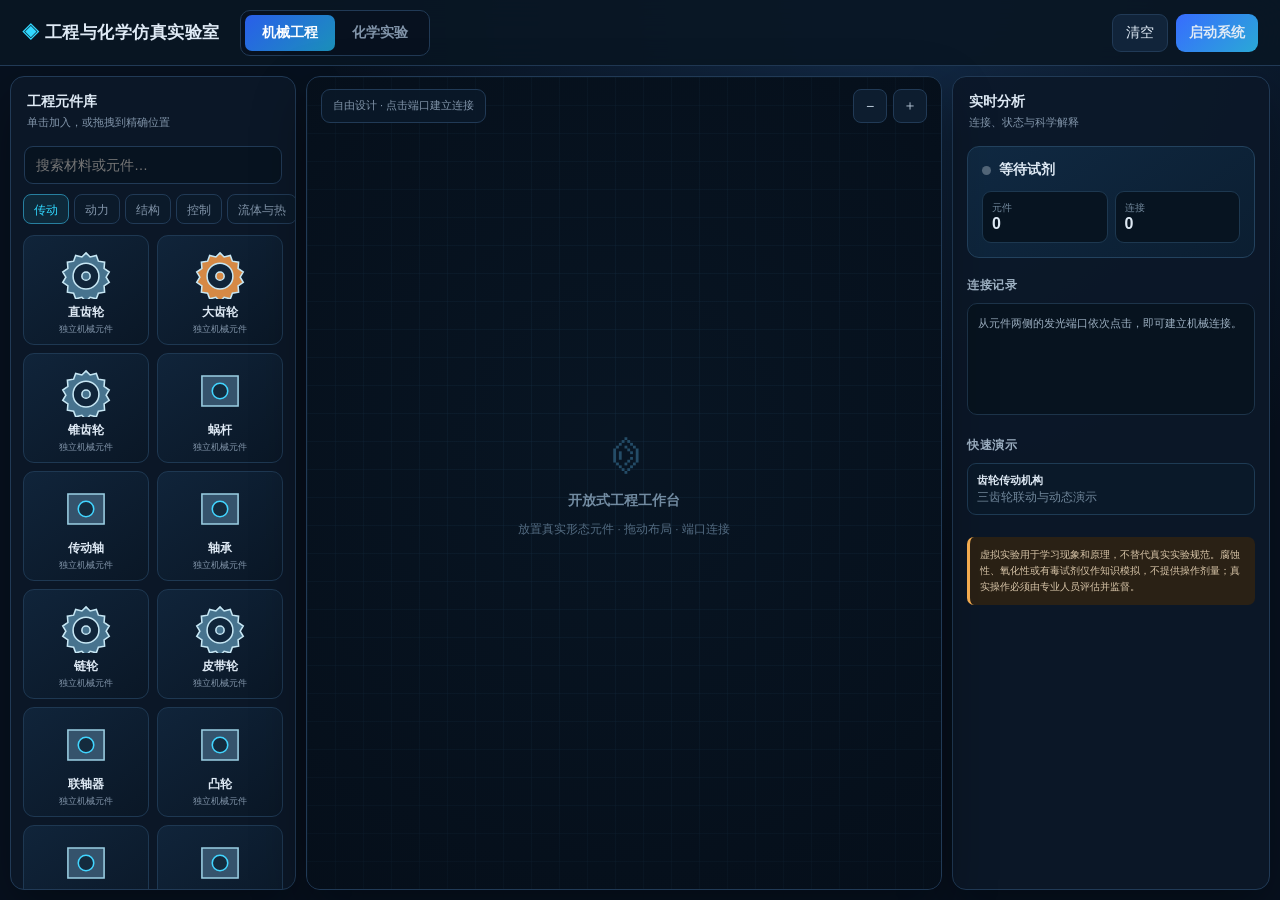
==== engineering-chem-lab/index.html @ 6a21fd8e "Add interactive engineering and chemistry simulation lab" ====
<!doctype html><html lang="zh-CN"><head><meta charset="utf-8"><meta name="viewport" content="width=device-width,initial-scale=1"><title>工程与化学仿真实验室</title>
<style>
:root{--bg:#07111f;--panel:#0d1b2c;--line:#213a56;--text:#dfeaf5;--muted:#8194a9;--cyan:#31d8ff;--blue:#4f7cff;--green:#37e0a1;--orange:#ffb454;--red:#ff6379}*{box-sizing:border-box}body{margin:0;background:radial-gradient(circle at 70% 0,#132b48,#07111f 45%);color:var(--text);font:14px Inter,"Microsoft YaHei",sans-serif;overflow:hidden}button,input{font:inherit}.app{height:100vh;display:grid;grid-template-rows:66px 1fr}.top{display:flex;align-items:center;padding:0 22px;background:#091624e8;border-bottom:1px solid var(--line);backdrop-filter:blur(16px);gap:20px}.brand{font-size:17px;font-weight:800;letter-spacing:.5px}.brand i{color:var(--cyan);font-style:normal}.modes{display:flex;background:#07111f;border:1px solid var(--line);border-radius:10px;padding:4px}.mode{border:0;color:var(--muted);background:transparent;border-radius:7px;padding:9px 17px;cursor:pointer;font-weight:700}.mode.active{color:#fff;background:linear-gradient(135deg,#295eea,#1b91ba)}.actions{margin-left:auto;display:flex;gap:8px}.btn{border:1px solid var(--line);background:#11243a;color:var(--text);border-radius:9px;padding:9px 13px;cursor:pointer}.btn.primary{border:0;background:linear-gradient(135deg,#376cff,#2aa9d6);font-weight:800}.main{min-height:0;display:grid;grid-template-columns:286px 1fr 318px;gap:10px;padding:10px}.panel{min-height:0;background:#0b1828e8;border:1px solid var(--line);border-radius:14px;overflow:hidden;box-shadow:0 20px 55px #0005}.side{display:flex;flex-direction:column}.head{padding:16px}.head h2{font-size:14px;margin:0 0 4px}.head p{font-size:11px;color:var(--muted);margin:0}.search{margin:0 13px 10px;background:#071320;border:1px solid var(--line);border-radius:9px;color:#fff;padding:10px 11px;outline:0}.cats{display:flex;gap:5px;padding:0 12px 11px;overflow:auto}.cat{white-space:nowrap;border:1px solid var(--line);color:var(--muted);background:#0b1a2a;border-radius:8px;padding:7px 10px;cursor:pointer;font-size:12px}.cat.active{color:var(--cyan);border-color:#277f9f;background:#0e293a}.library{overflow:auto;padding:0 12px 15px;display:grid;grid-template-columns:1fr 1fr;gap:8px}.item{height:110px;border:1px solid #1e3852;background:linear-gradient(145deg,#10243a,#0a1726);border-radius:11px;display:flex;flex-direction:column;align-items:center;justify-content:center;cursor:grab;transition:.18s;user-select:none}.item:hover{border-color:#2dbbd9;transform:translateY(-2px);box-shadow:0 9px 22px #0005}.item svg{width:62px;height:54px}.item b{font-size:12px;margin-top:5px}.item small{font-size:9px;color:var(--muted);margin-top:2px}.stage{position:relative;overflow:hidden;background-color:#081523;background-image:linear-gradient(#17304755 1px,transparent 1px),linear-gradient(90deg,#17304755 1px,transparent 1px);background-size:28px 28px}.stage:after{content:"";position:absolute;inset:0;pointer-events:none;background:radial-gradient(circle at 50% 45%,transparent,#03091288)}.stagebar{position:absolute;z-index:20;left:14px;top:12px;right:14px;display:flex;pointer-events:none}.tag{background:#0a1828df;border:1px solid var(--line);padding:8px 11px;border-radius:9px;color:var(--muted);font-size:11px}.stageTools{pointer-events:auto;margin-left:auto;display:flex;gap:6px}.stageTools button{border:1px solid var(--line);background:#0d1d2f;color:#b8c8d8;border-radius:8px;width:34px;height:34px;cursor:pointer}.canvas{position:absolute;inset:0;z-index:2}.empty{position:absolute;inset:0;display:grid;place-items:center;color:#536b81;text-align:center;pointer-events:none}.empty span{font-size:45px;color:#244c67}.empty b{display:block;color:#728ba1;margin:10px}.part{position:absolute;width:132px;height:122px;display:grid;place-items:center;cursor:grab;z-index:3;filter:drop-shadow(0 12px 10px #0008);user-select:none}.part svg{width:118px;height:92px;overflow:visible}.part .label{position:absolute;bottom:0;background:#071422dd;border:1px solid #25425d;border-radius:7px;padding:4px 8px;font-size:10px}.part.selected{filter:drop-shadow(0 0 12px var(--cyan))}.part.running svg{animation:float .8s ease-in-out infinite alternate}.part[data-type^="gear"].running .rot,.part[data-type="motor"].running .rot,.part[data-type="turbine"].running .rot{transform-origin:center;animation:spin 1.1s linear infinite}.part[data-type="piston"].running .move{animation:piston .55s ease-in-out infinite alternate}.port{position:absolute;width:14px;height:14px;border:2px solid #d8f8ff;border-radius:50%;background:#21a5ca;z-index:5;box-shadow:0 0 10px #26d8ff}.port.left{left:4px}.port.right{right:4px}.wire{position:absolute;height:5px;transform-origin:0 center;border-radius:5px;background:linear-gradient(90deg,#36ddff,#607bff);z-index:2;box-shadow:0 0 7px #31d8ffaa}.wire.live{animation:flow .55s infinite alternate}.chem-stage{position:absolute;inset:0;z-index:5;display:none}.chem-stage.show{display:block}.bench{position:absolute;left:7%;right:7%;height:26px;bottom:16%;background:linear-gradient(#31506b,#15293b);border-radius:7px;box-shadow:0 15px 30px #0008}.vessel{position:absolute;left:50%;bottom:calc(16% + 25px);transform:translateX(-50%);width:180px;height:230px}.beakerGlass{position:absolute;left:21px;right:21px;bottom:0;height:190px;border:6px solid #91cbe355;border-top:0;border-radius:0 0 28px 28px;overflow:hidden;box-shadow:inset 0 0 25px #b8eaff18,0 8px 30px #0007}.beakerGlass:before{content:"";position:absolute;left:-6px;right:-6px;top:0;height:6px;background:#98d9f077}.liquid{position:absolute;left:0;right:0;bottom:0;height:55%;background:var(--liquid,#55cce0aa);transition:background .6s,height .5s}.surface{position:absolute;left:0;right:0;top:-4px;height:8px;background:#c4fbff66;border-radius:50%;animation:wave 1.1s ease-in-out infinite alternate}.particle{position:absolute;border-radius:50%;pointer-events:none}.bubble{width:11px;height:11px;border:2px solid #fff9;bottom:9px;animation:rise var(--dur,1.5s) linear infinite;left:var(--x)}.precip{width:7px;height:7px;background:var(--pc,#fff);top:8px;animation:fall var(--dur,2s) linear forwards;left:var(--x)}.pour{position:absolute;left:calc(50% + 64px);top:21%;width:8px;height:0;background:#6edcf4;box-shadow:0 0 12px #78eaff;border-radius:5px;transition:.25s;transform:rotate(12deg);transform-origin:top}.pour.on{height:185px}.flash{position:absolute;inset:0;background:#fff0;pointer-events:none}.flash.on{animation:flash .5s}.thermo{position:absolute;right:13%;bottom:25%;width:12px;height:150px;background:#d7f4ff33;border:2px solid #9bdfff77;border-radius:9px}.thermo i{position:absolute;left:2px;right:2px;bottom:3px;height:var(--temp,30%);background:linear-gradient(#ffb03b,#ff4261);border-radius:8px;transition:1s}.equation{position:absolute;left:50%;top:12%;transform:translateX(-50%);min-width:390px;text-align:center;background:#081726dd;border:1px solid #23435e;border-radius:12px;padding:12px 18px;box-shadow:0 12px 28px #0005}.equation b{font:600 16px Georgia,serif;color:#eaf8ff}.equation small{display:block;color:#7792a8;margin-top:5px}.right{display:flex;flex-direction:column}.readout{margin:0 14px 12px;background:linear-gradient(145deg,#102942,#0b1e31);border:1px solid #23425e;border-radius:12px;padding:14px}.readout .state{display:flex;align-items:center;gap:8px;font-weight:700}.led{width:9px;height:9px;border-radius:50%;background:#536779}.led.on{background:var(--green);box-shadow:0 0 12px var(--green)}.metrics{display:grid;grid-template-columns:1fr 1fr;gap:7px;margin-top:12px}.metric{background:#071421;border:1px solid #1d3850;border-radius:9px;padding:9px}.metric span{display:block;color:#71879b;font-size:10px}.metric b{font-size:16px}.block{padding:0 14px 15px}.block h3{font-size:12px;color:#9eb1c3;margin:7px 0 9px;text-transform:uppercase;letter-spacing:.7px}.log{background:#07131f;border:1px solid #1d344a;border-radius:10px;min-height:112px;padding:10px;color:#9db0c2;font-size:11px;line-height:1.65;overflow:auto}.log b{color:#dcefff}.connection{display:flex;gap:8px;padding:8px 0;border-bottom:1px solid #1a3045;font-size:11px}.connection i{color:var(--cyan);font-style:normal}.reaction-card{border:1px solid #1e3b54;background:#0a1929;border-radius:9px;padding:9px;margin-bottom:7px;cursor:pointer}.reaction-card:hover{border-color:#2e9cba}.reaction-card b{display:block;font-size:11px}.reaction-card small{color:#71879b}.safety{border-left:3px solid var(--orange);background:#2a2115;padding:10px;border-radius:7px;color:#d9c6a9;font-size:10px;line-height:1.6}.toast{position:fixed;z-index:50;bottom:24px;left:50%;transform:translate(-50%,18px);opacity:0;background:#dffaff;color:#092033;border-radius:9px;padding:10px 16px;font-weight:700;transition:.2s}.toast.show{opacity:1;transform:translate(-50%,0)}@keyframes spin{to{transform:rotate(360deg)}}@keyframes piston{to{transform:translateY(18px)}}@keyframes float{to{transform:translateY(-5px)}}@keyframes flow{to{filter:brightness(1.8);box-shadow:0 0 15px #31d8ff}}@keyframes rise{to{transform:translateY(-125px) scale(.45);opacity:0}}@keyframes fall{to{transform:translateY(95px);opacity:.8}}@keyframes wave{to{transform:translateY(4px) scaleX(1.04)}}@keyframes flash{30%{background:#fff8caaa}100%{background:#fff0}}@media(max-width:980px){body{overflow:auto}.app{height:auto}.main{grid-template-columns:1fr}.side{height:330px}.library{grid-template-columns:repeat(4,1fr)}.stage{height:650px}.right{min-height:500px}.top{flex-wrap:wrap;height:auto;padding:10px}.modes{order:3;width:100%}.mode{flex:1}}
</style></head><body><div class="app"><header class="top"><div class="brand"><i>◈</i> 工程与化学仿真实验室</div><div class="modes"><button class="mode active" data-mode="eng">机械工程</button><button class="mode" data-mode="chem">化学实验</button></div><div class="actions"><button class="btn" id="clear">清空</button><button class="btn primary" id="run">启动系统</button></div></header><main class="main">
<aside class="panel side"><div class="head"><h2 id="libTitle">工程元件库</h2><p id="libSub">单击加入，或拖拽到精确位置</p></div><input class="search" id="search" placeholder="搜索材料或元件…"><div class="cats" id="cats"></div><div class="library" id="library"></div></aside>
<section class="panel stage" id="stage"><div class="stagebar"><span class="tag" id="stageTag">自由设计 · 点击端口建立连接</span><div class="stageTools"><button id="minus">−</button><button id="plus">＋</button></div></div><div class="canvas" id="canvas"><div class="empty" id="empty"><div><span>⌬</span><b>开放式工程工作台</b><small>放置真实形态元件 · 拖动布局 · 端口连接</small></div></div></div><div class="chem-stage" id="chemStage"><div class="equation"><b id="eq">请选择两种试剂</b><small id="eqType">系统会自动判断可见现象与反应类型</small></div><div class="pour" id="pour"></div><div class="vessel"><div class="beakerGlass" id="glass"><div class="liquid" id="liquid"><div class="surface"></div></div></div></div><div class="thermo"><i id="temp"></i></div><div class="bench"></div><div class="flash" id="flash"></div></div></section>
<aside class="panel right"><div class="head"><h2>实时分析</h2><p>连接、状态与科学解释</p></div><div class="readout"><div class="state"><i class="led" id="led"></i><span id="state">系统待机</span></div><div class="metrics"><div class="metric"><span id="m1l">元件</span><b id="m1">0</b></div><div class="metric"><span id="m2l">连接</span><b id="m2">0</b></div></div></div><div class="block"><h3 id="detailTitle">连接记录</h3><div class="log" id="log">从元件两侧的发光端口依次点击，即可建立机械连接。</div></div><div class="block"><h3>快速演示</h3><div id="demos"></div></div><div class="block"><div class="safety">虚拟实验用于学习现象和原理，不替代真实实验规范。腐蚀性、氧化性或有毒试剂仅作知识模拟，不提供操作剂量；真实操作必须由专业人员评估并监督。</div></div></aside>
</main></div><div class="toast" id="toast"></div>
<script>
const $=s=>document.querySelector(s),stage=$('#stage'),canvas=$('#canvas');let mode='eng',cat='传动',parts=[],links=[],pick=null,running=false,scale=1,reagents=[];
const icon={gear:c=>`<svg viewBox="0 0 120 90"><g class="rot" fill="${c}" stroke="#c7e7f4" stroke-width="3"><path d="M60 8l8 8 12-3 4 11 12 2-1 12 10 7-6 10 6 10-10 7 1 12-12 2-4 11-12-3-8 8-8-8-12 3-4-11-12-2 1-12-10-7 6-10-6-10 10-7-1-12 12-2 4-11 12 3z"/><circle cx="60" cy="53" r="25" fill="#10253a"/><circle cx="60" cy="53" r="8"/></g></svg>`,battery:()=>`<svg viewBox="0 0 120 90"><defs><linearGradient id="b"><stop stop-color="#51d39d"/><stop offset="1" stop-color="#167c68"/></linearGradient></defs><rect x="23" y="18" width="74" height="58" rx="10" fill="url(#b)" stroke="#b9ffe5" stroke-width="3"/><rect x="48" y="10" width="24" height="9" rx="3" fill="#aee9d6"/><path d="M60 31v31M45 46h30" stroke="#fff" stroke-width="5"/></svg>`,motor:()=>`<svg viewBox="0 0 120 90"><rect x="24" y="19" width="69" height="61" rx="16" fill="#536b80" stroke="#c7e7f4" stroke-width="3"/><circle class="rot" cx="57" cy="49" r="22" fill="#1b3145" stroke="#31d8ff" stroke-width="4"/><path d="M93 45h22v8H93" fill="#b9d6e7"/></svg>`,piston:()=>`<svg viewBox="0 0 120 90"><rect x="37" y="11" width="46" height="69" rx="8" fill="#374f63" stroke="#b8d6e5" stroke-width="3"/><g class="move"><rect x="44" y="20" width="32" height="17" rx="3" fill="#ffb454"/><rect x="57" y="35" width="7" height="42" fill="#d1e8f0"/></g></svg>`,wheel:()=>`<svg viewBox="0 0 120 90"><g class="rot"><circle cx="60" cy="47" r="37" fill="#172332" stroke="#64788b" stroke-width="11"/><circle cx="60" cy="47" r="19" fill="#223d52" stroke="#92b5c9" stroke-width="4"/><path d="M60 28v38M41 47h38" stroke="#9db6c7" stroke-width="4"/></g></svg>`,beam:()=>`<svg viewBox="0 0 120 90"><path d="M14 31h92v29H14z" fill="#c67a35" stroke="#ffc98b" stroke-width="3"/><circle cx="29" cy="45" r="6" fill="#152a3e"/><circle cx="60" cy="45" r="6" fill="#152a3e"/><circle cx="91" cy="45" r="6" fill="#152a3e"/></svg>`,sensor:()=>`<svg viewBox="0 0 120 90"><rect x="26" y="19" width="68" height="58" rx="9" fill="#253f55" stroke="#5edbff" stroke-width="3"/><circle cx="48" cy="47" r="13" fill="#071725" stroke="#39d8ff" stroke-width="4"/><circle cx="78" cy="47" r="13" fill="#071725" stroke="#39d8ff" stroke-width="4"/></svg>`,turbine:()=>`<svg viewBox="0 0 120 90"><g class="rot" transform-origin="60 46"><path d="M60 46C34 42 21 25 32 16c13-9 28 9 28 30M60 46c7 25-2 44-16 40-15-5-8-27 16-40M60 46c19-18 39-18 42-4 2 16-21 20-42 4" fill="#45b6d8" stroke="#b6efff" stroke-width="2"/><circle cx="60" cy="46" r="8" fill="#eefaff"/></g></svg>`,arm:()=>`<svg viewBox="0 0 120 90"><g class="move" fill="none" stroke="#e29349" stroke-width="13" stroke-linecap="round"><path d="M25 74l25-31 27 8 17-26"/></g><g fill="#dbeef4"><circle cx="25" cy="74" r="8"/><circle cx="50" cy="43" r="8"/><circle cx="77" cy="51" r="8"/></g></svg>`,default:()=>`<svg viewBox="0 0 120 90"><path d="M25 18h70v58H25z" rx="8" fill="#35536c" stroke="#9bcfe3" stroke-width="3"/><circle cx="60" cy="47" r="15" fill="#142b3d" stroke="#42d5ff" stroke-width="3"/></svg>`};
const ENG={'传动':[['gear','直齿轮'],['gearLarge','大齿轮'],['bevel','锥齿轮'],['worm','蜗杆'],['shaft','传动轴'],['bearing','轴承'],['chain','链轮'],['belt','皮带轮'],['coupling','联轴器'],['cam','凸轮'],['flywheel','飞轮'],['differential','差速器']], '动力':[['battery','电池'],['motor','直流电机'],['servo','伺服电机'],['stepper','步进电机'],['turbine','风力涡轮'],['steam','蒸汽轮机'],['solar','太阳能板'],['piston','气动活塞'],['hydraulic','液压缸'],['pump','离心泵'],['compressor','压缩机'],['spring','弹簧']], '结构':[['beam','横梁'],['plate','底板'],['wheel','车轮'],['track','履带'],['hinge','铰链'],['arm','机械臂'],['rack','齿条'],['frame','机架'],['truss','桁架'],['slider','直线导轨'],['clamp','夹具'],['platform','旋转平台']], '控制':[['sensor','距离传感器'],['camera','摄像头'],['chip','控制器'],['switch','限位开关'],['encoder','编码器'],['relay','继电器'],['imu','姿态传感器'],['pressure','压力传感器'],['valve','电磁阀'],['pid','PID 控制器']], '流体与热':[['pipe','管路'],['valve2','调节阀'],['tank','储液罐'],['nozzle','喷嘴'],['radiator','散热器'],['fan','轴流风机'],['heat','加热板'],['cooler','冷凝器']], '光学与电子':[['led','LED 光源'],['laser','激光器'],['lens','凸透镜'],['mirror','反射镜'],['prism','棱镜'],['photodiode','光电传感器'],['capacitor','电容器'],['resistor','电阻器']]};
const CHEM={'酸':[['hcl','盐酸','HCl(aq)'],['h2so4','硫酸','H₂SO₄(aq)'],['hno3','硝酸','HNO₃(aq)'],['acetic','乙酸','CH₃COOH(aq)'],['citric','柠檬酸','C₆H₈O₇(aq)'],['phosphoric','磷酸','H₃PO₄(aq)']], '碱':[['naoh','氢氧化钠','NaOH(aq)'],['koh','氢氧化钾','KOH(aq)'],['lime','石灰水','Ca(OH)₂(aq)'],['nh3','氨水','NH₃·H₂O'],['mgoh2','氢氧化镁','Mg(OH)₂(s)']], '盐与溶液':[['nacl','氯化钠','NaCl(aq)'],['cuso4','硫酸铜','CuSO₄(aq)'],['agno3','硝酸银','AgNO₃(aq)'],['bacl2','氯化钡','BaCl₂(aq)'],['na2co3','碳酸钠','Na₂CO₃(aq)'],['nahco3','碳酸氢钠','NaHCO₃(aq)'],['ki','碘化钾','KI(aq)'],['feso4','硫酸亚铁','FeSO₄(aq)'],['fecl3','氯化铁','FeCl₃(aq)'],['cacl2','氯化钙','CaCl₂(aq)'],['na2so4','硫酸钠','Na₂SO₄(aq)'],['kmno4','高锰酸钾','KMnO₄(aq)'],['k2cr2o7','重铬酸钾','K₂Cr₂O₇(aq)']], '单质':[['fe','铁','Fe(s)'],['zn','锌','Zn(s)'],['cu','铜','Cu(s)'],['mg','镁','Mg(s)'],['al','铝','Al(s)'],['carbon','碳','C(s)'],['sulfur','硫','S(s)']], '气体':[['co2','二氧化碳','CO₂(g)'],['o2','氧气','O₂(g)'],['h2','氢气','H₂(g)'],['nh3gas','氨气','NH₃(g)']], '指示与材料':[['water','蒸馏水','H₂O(l)'],['phenol','酚酞','indicator'],['litmus','石蕊','indicator'],['methylorange','甲基橙','indicator'],['cabbage','紫甘蓝指示剂','indicator'],['starch','淀粉液','starch'],['iodine','碘液','I₂/KI(aq)'],['oil','植物油','oil'],['sand','石英砂','SiO₂(s)'],['glucose','葡萄糖','C₆H₁₂O₆(aq)'],['ethanol','乙醇','C₂H₅OH(l)']]};
const reactions={
'agno3+nacl':{eq:'AgNO₃(aq) + NaCl(aq) → AgCl(s)↓ + NaNO₃(aq)',type:'复分解 · 白色沉淀',color:'#d8eff6',precip:'#f5f5e9'},
'bacl2+h2so4':{eq:'BaCl₂(aq) + H₂SO₄(aq) → BaSO₄(s)↓ + 2HCl(aq)',type:'复分解 · 白色沉淀',color:'#d9eef5',precip:'#f7f7f0'},
'cuso4+naoh':{eq:'CuSO₄(aq) + 2NaOH(aq) → Cu(OH)₂(s)↓ + Na₂SO₄(aq)',type:'复分解 · 蓝色沉淀',color:'#58aada',precip:'#31a9df'},
'hcl+na2co3':{eq:'2HCl(aq) + Na₂CO₃(aq) → 2NaCl(aq) + H₂O(l) + CO₂(g)↑',type:'酸与碳酸盐 · 放出气体',color:'#8bd8e4',bubble:1},
'hcl+nahco3':{eq:'HCl(aq) + NaHCO₃(aq) → NaCl(aq) + H₂O(l) + CO₂(g)↑',type:'酸与碳酸氢盐 · 放出气体',color:'#8bd8e4',bubble:1},
'hcl+naoh':{eq:'HCl(aq) + NaOH(aq) → NaCl(aq) + H₂O(l)',type:'酸碱中和 · 放热',color:'#82d3df',heat:72},
'cuso4+fe':{eq:'Fe(s) + CuSO₄(aq) → FeSO₄(aq) + Cu(s)',type:'置换反应 · 红色铜析出',color:'#85b59e',precip:'#c76038'},
'hcl+zn':{eq:'Zn(s) + 2HCl(aq) → ZnCl₂(aq) + H₂(g)↑',type:'金属与酸 · 放出氢气',color:'#8bd8e4',bubble:1},
'iodine+starch':{eq:'淀粉 + I₃⁻ ⇌ 淀粉–多碘络合物',type:'络合显色 · 蓝黑色',color:'#10173f'},
'oil+water':{eq:'植物油与水不互溶',type:'物理变化 · 分层',color:'#d7aa35',layer:1},
'cabbage+hcl':{eq:'花青素结构随 pH 改变',type:'酸性显红色',color:'#e34c7b'},'cabbage+naoh':{eq:'花青素结构随 pH 改变',type:'碱性显蓝绿色',color:'#29bd9d'},
'naoh+phenol':{eq:'酚酞酸碱平衡发生移动',type:'碱性显红色',color:'#ed4d91'},
'agno3+ki':{eq:'AgNO₃(aq) + KI(aq) → AgI(s)↓ + KNO₃(aq)',type:'复分解 · 黄色沉淀',color:'#d9d38a',precip:'#f2d84e'},
'cacl2+na2co3':{eq:'CaCl₂(aq) + Na₂CO₃(aq) → CaCO₃(s)↓ + 2NaCl(aq)',type:'复分解 · 白色沉淀',color:'#d8eff1',precip:'#f2f1df'},
'fecl3+naoh':{eq:'FeCl₃(aq) + 3NaOH(aq) → Fe(OH)₃(s)↓ + 3NaCl(aq)',type:'复分解 · 红褐色沉淀',color:'#a96d45',precip:'#9a4d2b'},
'co2+lime':{eq:'CO₂(g) + Ca(OH)₂(aq) → CaCO₃(s)↓ + H₂O(l)',type:'气体检验 · 石灰水变浑浊',color:'#d8eceb',precip:'#eeeeea'},
'cuso4+zn':{eq:'Zn(s) + CuSO₄(aq) → ZnSO₄(aq) + Cu(s)',type:'置换反应 · 铜析出',color:'#b8d6dc',precip:'#c76038'},
'hcl+mg':{eq:'Mg(s) + 2HCl(aq) → MgCl₂(aq) + H₂(g)↑',type:'金属与酸 · 快速放出氢气',color:'#a6e4e8',bubble:1,heat:60},
'h2so4+naoh':{eq:'H₂SO₄(aq) + 2NaOH(aq) → Na₂SO₄(aq) + 2H₂O(l)',type:'酸碱中和 · 放热',color:'#82d3df',heat:76},
'hcl+methylorange':{eq:'甲基橙酸碱平衡发生移动',type:'酸性显红色',color:'#e54836'},
'methylorange+naoh':{eq:'甲基橙酸碱平衡发生移动',type:'碱性显黄色',color:'#f2bd32'}};
function svgFor(t){let fn=t.startsWith('gear')||['bevel','chain','belt'].includes(t)?icon.gear:icon[t]||(['servo','hydraulic'].includes(t)?icon.piston:icon.default);return fn(t==='gearLarge'?'#d68945':'#47738e')}
function renderCats(){let data=mode==='eng'?ENG:CHEM;$('#cats').innerHTML=Object.keys(data).map(x=>`<button class="cat ${x===cat?'active':''}">${x}</button>`).join('');document.querySelectorAll('.cat').forEach(b=>b.onclick=()=>{cat=b.textContent;renderCats();renderLibrary()})}
function renderLibrary(){let data=mode==='eng'?ENG:CHEM,q=$('#search').value.trim().toLowerCase(),arr=data[cat].filter(x=>x.join('').toLowerCase().includes(q));$('#library').innerHTML=arr.map(x=>`<div class="item" draggable="true" data-v='${JSON.stringify(x)}'>${mode==='eng'?svgFor(x[0]):reagentSVG(x[0],x[2])}<b>${x[1]}</b><small>${x[2]||'独立机械元件'}</small></div>`).join('');document.querySelectorAll('.item').forEach(el=>{el.onclick=()=>mode==='eng'?addPart(JSON.parse(el.dataset.v)):addReagent(JSON.parse(el.dataset.v));el.ondragstart=e=>e.dataTransfer.setData('text/plain',el.dataset.v)})}
function reagentSVG(t,f){let col={hcl:'#a9e6ed',h2so4:'#b5edf2',hno3:'#b8eced',acetic:'#e9d6bb',citric:'#f2e8bd',naoh:'#bde7ee',koh:'#bde7ee',lime:'#d8f0ed',nh3:'#cceef4',cuso4:'#178ed0',feso4:'#73a77d',iodine:'#6e3825',oil:'#e1b33c',cabbage:'#79258d',phenol:'#e5eef2'}[t]||'#badfe7';return `<svg viewBox="0 0 120 90"><path d="M38 10h44v12l-5 7v45c0 8-34 8-34 0V29l-5-7z" fill="#bceaff22" stroke="#9cd8eb" stroke-width="3"/><path d="M45 43h30v29c0 5-30 5-30 0z" fill="${col}" opacity=".85"/><path d="M48 14h24" stroke="#e7faff" stroke-width="4"/><text x="60" y="59" fill="#061523" font-size="11" font-weight="800" text-anchor="middle">${f||t}</text></svg>`}
function addPart(v,x,y){let n=parts.length,p={id:Date.now()+Math.random(),type:v[0],name:v[1],x:x??70+(n%4)*150,y:y??100+Math.floor(n/4)*135};parts.push(p);draw();toast('已加入 '+p.name)}
function draw(){canvas.querySelectorAll('.part,.wire').forEach(x=>x.remove());links.forEach(l=>{let a=parts.find(p=>p.id===l[0]),b=parts.find(p=>p.id===l[1]);if(!a||!b)return;let x1=a.x+126,y1=a.y+55,x2=b.x+6,y2=b.y+55,d=Math.hypot(x2-x1,y2-y1),ang=Math.atan2(y2-y1,x2-x1)*180/Math.PI,e=document.createElement('i');e.className='wire'+(running?' live':'');e.style.cssText=`left:${x1}px;top:${y1}px;width:${d}px;transform:rotate(${ang}deg)`;canvas.appendChild(e)});parts.forEach(p=>{let e=document.createElement('div');e.className='part'+(pick===p.id?' selected':'')+(running?' running':'');e.style.cssText=`left:${p.x}px;top:${p.y}px`;e.dataset.type=p.type;e.innerHTML=`${svgFor(p.type)}<i class="port left" data-side="l"></i><i class="port right" data-side="r"></i><span class="label">${p.name}</span>`;canvas.appendChild(e);drag(e,p);e.querySelectorAll('.port').forEach(pt=>pt.onclick=q=>{q.stopPropagation();connect(p.id)});e.ondblclick=()=>{parts=parts.filter(x=>x.id!==p.id);links=links.filter(x=>!x.includes(p.id));draw()}});$('#empty').style.display=parts.length?'none':'grid';updatePanel()}
function drag(e,p){let sx,sy,ox,oy;e.onpointerdown=q=>{if(q.target.classList.contains('port'))return;sx=q.clientX;sy=q.clientY;ox=p.x;oy=p.y;e.setPointerCapture(q.pointerId);e.onpointermove=r=>{p.x=Math.max(0,ox+(r.clientX-sx)/scale);p.y=Math.max(55,oy+(r.clientY-sy)/scale);draw()};e.onpointerup=()=>e.onpointermove=null}}
function connect(id){if(pick&&pick!==id){if(!links.some(l=>l.includes(pick)&&l.includes(id)))links.push([pick,id]);pick=null;toast('机械连接已建立')}else pick=pick===id?null:id;draw()}
function updatePanel(){if(mode==='eng'){$('#m1').textContent=parts.length;$('#m2').textContent=links.length;$('#log').innerHTML=links.length?links.map((l,i)=>{let a=parts.find(p=>p.id===l[0]),b=parts.find(p=>p.id===l[1]);return `<div class="connection"><i>0${i+1}</i><span>${a?.name} ↔ ${b?.name}</span></div>`}).join(''):'从元件两侧的发光端口依次点击，即可建立机械连接。'}}
function addReagent(v){if(reagents.length===2)resetReaction();reagents.push(v);$('#eq').textContent=reagents.map(x=>x[2]).join(' + ');$('#eqType').textContent=reagents.length===1?'已加入第一种试剂，选择第二种试剂':'正在注入并计算反应…';animatePour();if(reagents.length===2)setTimeout(react,520)}
function animatePour(){$('#pour').classList.add('on');setTimeout(()=>$('#pour').classList.remove('on'),440)}
function react(){let key=reagents.map(x=>x[0]).sort().join('+'),r=reactions[key];running=true;$('#led').className='led on';$('#state').textContent='反应模拟运行中';$('#flash').classList.add('on');setTimeout(()=>$('#flash').classList.remove('on'),600);if(!r){$('#eq').textContent='未检测到明显反应';$('#eqType').textContent='当前条件下无可见反应，或仅发生物理混合';$('#log').innerHTML='<b>判断：</b>没有沉淀、气体、弱电解质生成或显著氧化还原驱动力。';$('#m1').textContent='无明显';$('#m2').textContent='25 ℃';return}$('#eq').textContent=r.eq;$('#eqType').textContent=r.type;$('#liquid').style.setProperty('--liquid',r.color);$('#temp').style.setProperty('--temp',(r.heat||35)+'%');$('#m1').textContent=r.type.split('·').pop().trim();$('#m2').textContent=(r.heat?36:'25')+' ℃';$('#log').innerHTML=`<b>反应判定：</b>${r.type}<br><b>宏观现象：</b>${describe(r)}<br><b>微观解释：</b>${micro(r)}<br><b>科学说明：</b>模拟按定性反应规则展示；真实速率与程度还受浓度、温度、颗粒大小及混合条件影响。`;if(r.bubble)particles('bubble','#fff',14);if(r.precip)particles('precip',r.precip,26);toast('反应已自动发生')}
function particles(cls,col,n){let box=$('#liquid');for(let i=0;i<n;i++){let p=document.createElement('i');p.className='particle '+cls;p.style.cssText=`--x:${5+Math.random()*90}%;--dur:${1+Math.random()*1.5}s;--pc:${col};animation-delay:${Math.random()*.8}s`;box.appendChild(p);setTimeout(()=>p.remove(),3600)}}
function describe(r){if(r.bubble)return'溶液中连续产生气泡并上升逸出。';if(r.precip)return`溶液中生成${r.type.includes('蓝色')?'蓝色':r.type.includes('红色')?'红色':'白色'}固体颗粒并逐渐沉降。`;if(r.layer)return'液体静置后形成清晰的上下两层。';if(r.type.includes('显'))return'溶液发生明显颜色变化。';if(r.heat)return'混合后温度上升，但无明显气体或沉淀。';return'液体颜色或组成发生改变。'}
function micro(r){if(r.bubble)return'反应生成气体分子，超过溶液溶解能力后成核并形成气泡。';if(r.precip)return'溶液中的离子结合成难溶物，形成固体晶核并聚集。';if(r.layer)return'两种液体极性和密度不同，不能形成均一相。';if(r.type.includes('酸碱'))return'H⁺ 与 OH⁻ 结合形成水分子，同时释放热量。';return'粒子结构或平衡状态改变，导致吸收光谱发生变化。'}
function resetReaction(){reagents=[];running=false;$('#liquid').style.setProperty('--liquid','#55cce0aa');$('#liquid').querySelectorAll('.particle').forEach(x=>x.remove());$('#temp').style.setProperty('--temp','30%');$('#led').className='led';$('#state').textContent='等待试剂';$('#eq').textContent='请选择两种试剂';$('#eqType').textContent='系统会自动判断可见现象与反应类型'}
function setMode(m){mode=m;cat=Object.keys(m==='eng'?ENG:CHEM)[0];parts=[];links=[];pick=null;running=false;reagents=[];document.querySelectorAll('.mode').forEach(b=>b.classList.toggle('active',b.dataset.mode===m));$('#canvas').style.display=m==='eng'?'block':'none';$('#chemStage').classList.toggle('show',m==='chem');$('#run').style.display=m==='eng'?'block':'none';$('#libTitle').textContent=m==='eng'?'工程元件库':'材料与试剂库';$('#libSub').textContent=m==='eng'?'单击加入，或拖拽到精确位置':'选择两种试剂后立即进行仿真';$('#stageTag').textContent=m==='eng'?'自由设计 · 点击端口建立连接':'器皿级反应仿真 · 自动判定现象';$('#detailTitle').textContent=m==='eng'?'连接记录':'反应分析';$('#m1l').textContent=m==='eng'?'元件':'现象';$('#m2l').textContent=m==='eng'?'连接':'温度';$('#m1').textContent='0';$('#m2').textContent='0';$('#log').textContent=m==='eng'?'从元件两侧的发光端口依次点击，即可建立机械连接。':'选择两种试剂，系统将展示反应式、宏观现象和微观解释。';$('#demos').innerHTML=m==='eng'?`<div class="reaction-card" onclick="demoEng()"><b>齿轮传动机构</b><small>三齿轮联动与动态演示</small></div>`:`<div class="reaction-card" onclick="demoChem('hcl','na2co3')"><b>气体生成</b><small>酸与碳酸盐</small></div><div class="reaction-card" onclick="demoChem('cuso4','naoh')"><b>沉淀生成</b><small>蓝色氢氧化铜</small></div><div class="reaction-card" onclick="demoChem('iodine','starch')"><b>络合显色</b><small>淀粉与碘</small></div>`;resetReaction();renderCats();renderLibrary();draw()}
function demoEng(){parts=[];links=[];[['gearLarge','大齿轮'],['gear','直齿轮'],['gear','直齿轮']].forEach((x,i)=>parts.push({id:Date.now()+i,type:x[0],name:x[1],x:85+i*145,y:220+(i%2)*20}));links=[[parts[0].id,parts[1].id],[parts[1].id,parts[2].id]];draw()}
function demoChem(a,b){resetReaction();let all=Object.values(CHEM).flat();addReagent(all.find(x=>x[0]===a));setTimeout(()=>addReagent(all.find(x=>x[0]===b)),280)}
function toast(t){let e=$('#toast');e.textContent=t;e.classList.add('show');clearTimeout(e.t);e.t=setTimeout(()=>e.classList.remove('show'),1500)}
stage.ondragover=e=>e.preventDefault();stage.ondrop=e=>{e.preventDefault();let v;try{v=JSON.parse(e.dataTransfer.getData('text/plain'))}catch{return}mode==='eng'?addPart(v,e.offsetX-66,e.offsetY-55):addReagent(v)};$('#search').oninput=renderLibrary;$('#run').onclick=()=>{if(!parts.length)return toast('请先加入工程元件');running=!running;$('#run').textContent=running?'暂停系统':'启动系统';$('#led').className=running?'led on':'led';$('#state').textContent=running?'机械系统运行中':'机械系统已暂停';draw()};$('#clear').onclick=()=>mode==='eng'?(parts=[],links=[],running=false,draw()):resetReaction();$('#plus').onclick=()=>{scale=Math.min(1.25,scale+.1);canvas.style.transform=`scale(${scale})`};$('#minus').onclick=()=>{scale=Math.max(.7,scale-.1);canvas.style.transform=`scale(${scale})`};document.querySelectorAll('.mode').forEach(b=>b.onclick=()=>setMode(b.dataset.mode));setMode('eng');
</script></body></html>
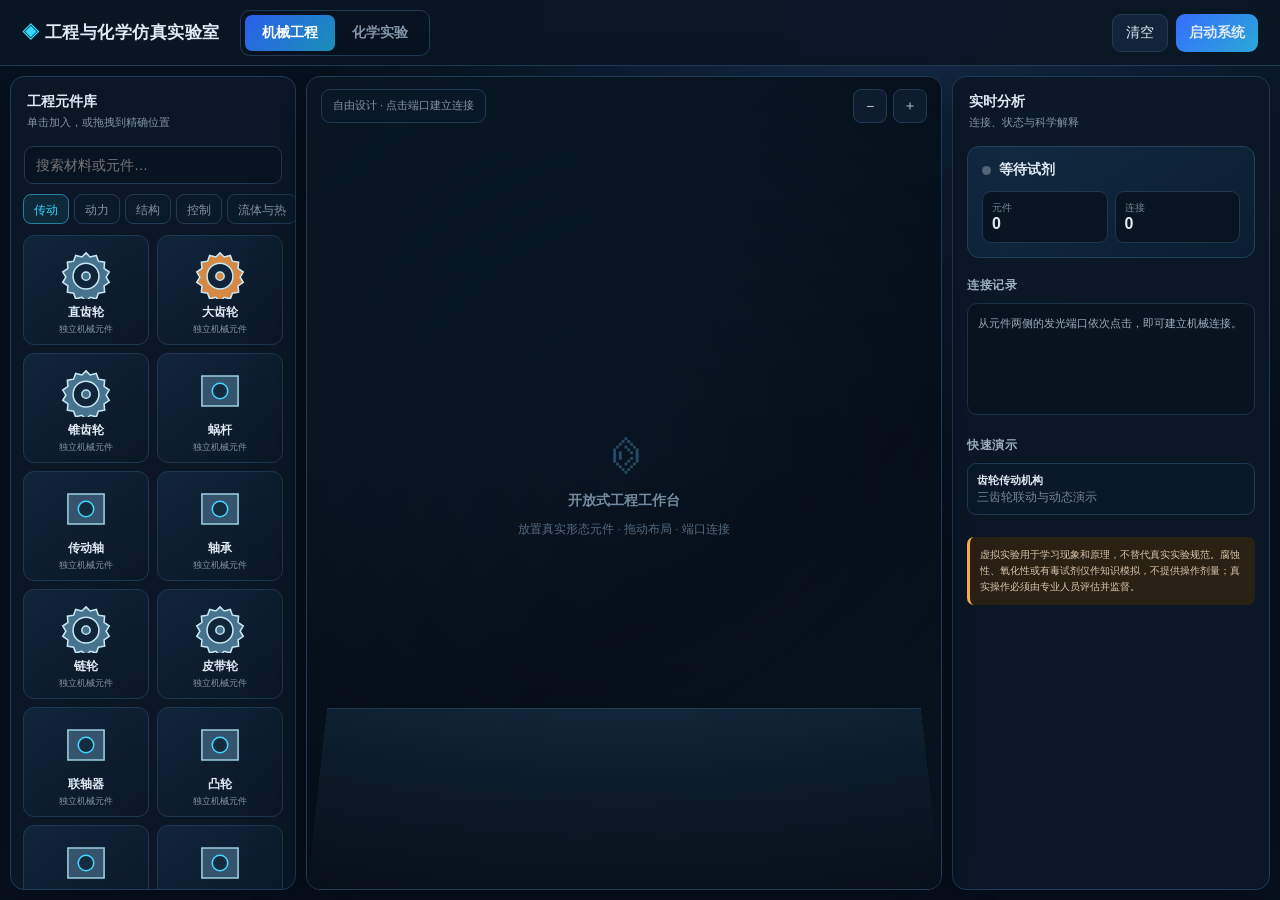
==== commit 3a540134: "Upgrade mechanical assembly with smooth drag and logic validation" ====
--- a/engineering-chem-lab/index.html
+++ b/engineering-chem-lab/index.html
@@ -54,4 +54,23 @@
 function demoChem(a,b){resetReaction();let all=Object.values(CHEM).flat();addReagent(all.find(x=>x[0]===a));setTimeout(()=>addReagent(all.find(x=>x[0]===b)),280)}
 function toast(t){let e=$('#toast');e.textContent=t;e.classList.add('show');clearTimeout(e.t);e.t=setTimeout(()=>e.classList.remove('show'),1500)}
 stage.ondragover=e=>e.preventDefault();stage.ondrop=e=>{e.preventDefault();let v;try{v=JSON.parse(e.dataTransfer.getData('text/plain'))}catch{return}mode==='eng'?addPart(v,e.offsetX-66,e.offsetY-55):addReagent(v)};$('#search').oninput=renderLibrary;$('#run').onclick=()=>{if(!parts.length)return toast('请先加入工程元件');running=!running;$('#run').textContent=running?'暂停系统':'启动系统';$('#led').className=running?'led on':'led';$('#state').textContent=running?'机械系统运行中':'机械系统已暂停';draw()};$('#clear').onclick=()=>mode==='eng'?(parts=[],links=[],running=false,draw()):resetReaction();$('#plus').onclick=()=>{scale=Math.min(1.25,scale+.1);canvas.style.transform=`scale(${scale})`};$('#minus').onclick=()=>{scale=Math.max(.7,scale-.1);canvas.style.transform=`scale(${scale})`};document.querySelectorAll('.mode').forEach(b=>b.onclick=()=>setMode(b.dataset.mode));setMode('eng');
+</script>
+<style>
+.stage{background:#0a1724;background-image:linear-gradient(145deg,#0d2133 0%,#07111c 62%,#0c1b29 100%)}.stage:before{content:"";position:absolute;left:0;right:0;bottom:0;height:24%;background:linear-gradient(#173047,#0c1823);border-top:1px solid #31526a;transform:perspective(500px) rotateX(10deg);transform-origin:bottom}.part{transition:filter .2s;transform-style:preserve-3d}.part svg{transform:perspective(500px) rotateX(8deg) rotateY(-7deg);filter:drop-shadow(8px 10px 7px #0009)}.part:hover svg{filter:drop-shadow(0 0 12px #4adfff77) drop-shadow(8px 10px 7px #0009)}.port{display:none!important}.wire{height:9px;background:linear-gradient(#9eb6c7,#2a536b 45%,#122a3d 55%,#71b7cf);box-shadow:0 5px 9px #0008;z-index:2}.wire.electric{height:4px;background:#31d8ff;box-shadow:0 0 9px #31d8ff}.wire.mech{height:11px;background:linear-gradient(#dce7ed,#71899a 42%,#314b5d 60%,#91aab8)}.sun-orb{position:absolute;right:8%;top:10%;width:94px;height:94px;border-radius:50%;background:radial-gradient(circle,#fff9a8 0 12%,#ffd145 32%,#ff8a24 68%,#ff7b1800 72%);box-shadow:0 0 25px #ffd84b,0 0 70px #ffad2f99;z-index:1;animation:sunPulse 2.2s ease-in-out infinite alternate}.sun-ray{position:absolute;right:14%;top:20%;width:42%;height:3px;background:linear-gradient(90deg,#ffe680bb,#ffe68000);transform:rotate(151deg);transform-origin:right;filter:drop-shadow(0 0 6px #ffe66d);z-index:1}.snap-hint{position:absolute;width:148px;height:138px;border:2px dashed #35dfff;border-radius:22px;pointer-events:none;z-index:8;animation:hintPulse .7s infinite alternate}.logic-badge{position:absolute;top:3px;right:3px;background:#07131fee;border:1px solid #2c526c;border-radius:6px;padding:3px 5px;font-size:8px;color:#86a9be}.part.invalid{filter:drop-shadow(0 0 13px #ff5269)}.part.valid{filter:drop-shadow(0 0 13px #3ce4a5)}@keyframes sunPulse{to{transform:scale(1.08);filter:brightness(1.15)}}@keyframes hintPulse{to{border-color:#9cf4ff;box-shadow:0 0 18px #34dbff66}}
+</style>
+<script>
+/* Engineering simulation v3: smooth drag, invisible interfaces, proximity snap and graph validation. */
+const roleMap={battery:'source',solar:'source',turbine:'source',switch:'control',relay:'control',chip:'control',pid:'control',motor:'actuator',servo:'actuator',stepper:'actuator',pump:'actuator',compressor:'actuator',gear:'drive',gearLarge:'drive',bevel:'drive',worm:'drive',shaft:'drive',bearing:'drive',chain:'drive',belt:'drive',coupling:'drive',cam:'drive',flywheel:'drive',differential:'drive',rack:'drive',wheel:'load',track:'load',arm:'load',platform:'load',fan:'load',piston:'load',hydraulic:'load',valve:'load',valve2:'load'};
+function roleOf(t){return roleMap[t]||'structure'}function edgeKind(a,b){let x=roleOf(a.type),y=roleOf(b.type),pair=[x,y].sort().join('-');if(['control-source','actuator-control','actuator-source'].includes(pair))return'electric';if(['actuator-drive','drive-drive','drive-load','actuator-load'].includes(pair))return'mech';return null}
+function sunSync(){document.querySelectorAll('.sun-orb,.sun-ray').forEach(e=>e.remove());if(mode==='eng'&&parts.some(p=>p.type==='solar')){let s=document.createElement('i'),r=document.createElement('i');s.className='sun-orb';r.className='sun-ray';stage.append(s,r)}}
+function modelBadge(p){return `<span class="logic-badge">${({source:'能源',control:'控制',actuator:'执行',drive:'传动',load:'负载',structure:'结构'})[roleOf(p.type)]}</span>`}
+draw=function(){canvas.querySelectorAll('.part,.wire').forEach(x=>x.remove());links.forEach(l=>{let a=parts.find(p=>p.id===l[0]),b=parts.find(p=>p.id===l[1]);if(!a||!b)return;let x1=a.x+66,y1=a.y+55,x2=b.x+66,y2=b.y+55,d=Math.hypot(x2-x1,y2-y1),ang=Math.atan2(y2-y1,x2-x1)*180/Math.PI,e=document.createElement('i'),kind=edgeKind(a,b)||'mech';e.className='wire '+kind+(running?' live':'');e.style.cssText=`left:${x1}px;top:${y1}px;width:${d}px;transform:rotate(${ang}deg)`;canvas.appendChild(e)});parts.forEach(p=>{let e=document.createElement('div');e.className='part'+(running?' running':'');e.style.cssText=`left:${p.x}px;top:${p.y}px`;e.dataset.type=p.type;e.dataset.id=p.id;e.innerHTML=`${svgFor(p.type)}${modelBadge(p)}<span class="label">${p.name}</span>`;canvas.appendChild(e);smoothDrag(e,p);e.ondblclick=()=>{parts=parts.filter(x=>x.id!==p.id);links=links.filter(x=>!x.includes(p.id));draw();sunSync()}});$('#empty').style.display=parts.length?'none':'grid';sunSync();updatePanel()};
+function smoothDrag(el,p){let sx,sy,ox,oy,raf;el.onpointerdown=e=>{sx=e.clientX;sy=e.clientY;ox=p.x;oy=p.y;el.setPointerCapture(e.pointerId);el.style.zIndex=20;el.onpointermove=q=>{let nx=Math.max(0,ox+(q.clientX-sx)/scale),ny=Math.max(55,oy+(q.clientY-sy)/scale);p.x=nx;p.y=ny;if(!raf)raf=requestAnimationFrame(()=>{el.style.left=p.x+'px';el.style.top=p.y+'px';showSnapHint(p);raf=null})};el.onpointerup=()=>{el.onpointermove=null;el.style.zIndex='';document.querySelectorAll('.snap-hint').forEach(x=>x.remove());autoSnap(p);draw()}}}
+function nearestCompatible(p){let best=null,dist=Infinity;parts.forEach(q=>{if(q.id===p.id||links.some(l=>l.includes(p.id)&&l.includes(q.id))||!edgeKind(p,q))return;let d=Math.hypot(q.x-p.x,q.y-p.y);if(d<dist){dist=d;best=q}});return dist<185?best:null}
+function showSnapHint(p){document.querySelectorAll('.snap-hint').forEach(x=>x.remove());let q=nearestCompatible(p);if(!q)return;let h=document.createElement('i');h.className='snap-hint';h.style.cssText=`left:${q.x-8}px;top:${q.y-8}px`;canvas.appendChild(h)}
+function autoSnap(p){let q=nearestCompatible(p);if(!q)return;let dx=p.x-q.x,dy=p.y-q.y;if(Math.abs(dx)>Math.abs(dy)){p.x=q.x+(dx>0?145:-145);p.y=q.y}else{p.y=q.y+(dy>0?130:-130);p.x=q.x}links.push([q.id,p.id]);toast(`${q.name} 与 ${p.name} 已自动吸附`)}
+function graphPath(source,target){let seen=new Set([source]),queue=[source];while(queue.length){let n=queue.shift();if(n===target)return true;links.forEach(l=>{let k=l[0]===n?l[1]:l[1]===n?l[0]:null;if(k&&!seen.has(k)){seen.add(k);queue.push(k)}})}return false}
+function validateMachine(){let sources=parts.filter(p=>roleOf(p.type)==='source'),acts=parts.filter(p=>roleOf(p.type)==='actuator'),loads=parts.filter(p=>roleOf(p.type)==='load'),bad=links.filter(l=>{let a=parts.find(p=>p.id===l[0]),b=parts.find(p=>p.id===l[1]);return!a||!b||!edgeKind(a,b)});let errors=[];if(!sources.length)errors.push('缺少能源：加入电池、太阳能板或风力涡轮');if(!acts.length)errors.push('缺少执行器：加入电机、伺服机构或泵');if(!loads.length)errors.push('缺少机械负载：加入车轮、机械臂、风机或活塞');if(bad.length)errors.push('存在不兼容接口');let chain=sources.some(s=>acts.some(a=>graphPath(s.id,a.id)&&loads.some(l=>graphPath(a.id,l.id))));if(sources.length&&acts.length&&loads.length&&!chain)errors.push('能源—执行器—负载尚未形成连续传动路径');return{ok:!errors.length,errors}}
+function runEngineering(){if(mode!=='eng')return;let v=validateMachine();canvas.querySelectorAll('.part').forEach(e=>e.classList.remove('invalid','valid'));if(!v.ok){running=false;$('#led').className='led';$('#state').textContent='装配校验失败';$('#log').innerHTML='<b style="color:#ff7185">无法启动</b><br>'+v.errors.map((x,i)=>`${i+1}. ${x}`).join('<br>');parts.forEach(p=>{let e=canvas.querySelector(`[data-id="${p.id}"]`);if(e)e.classList.add('invalid')});toast('结构不符合运行逻辑');return}running=!running;$('#run').textContent=running?'停止系统':'启动系统';$('#led').className=running?'led on':'led';$('#state').textContent=running?'能量与传动链运行中':'系统已停止';draw();if(running){canvas.querySelectorAll('.part').forEach(e=>e.classList.add('valid'));$('#log').innerHTML='<b style="color:#48e6aa">装配验证通过</b><br>能源输出正常；执行器获得动力；机械负载通过兼容接口形成连续传动链。'}}
+const oldAddPart=addPart;addPart=function(v,x,y){oldAddPart(v,x,y);sunSync()};$('#run').onclick=runEngineering;setMode('eng');$('#run').onclick=runEngineering;
 </script></body></html>
